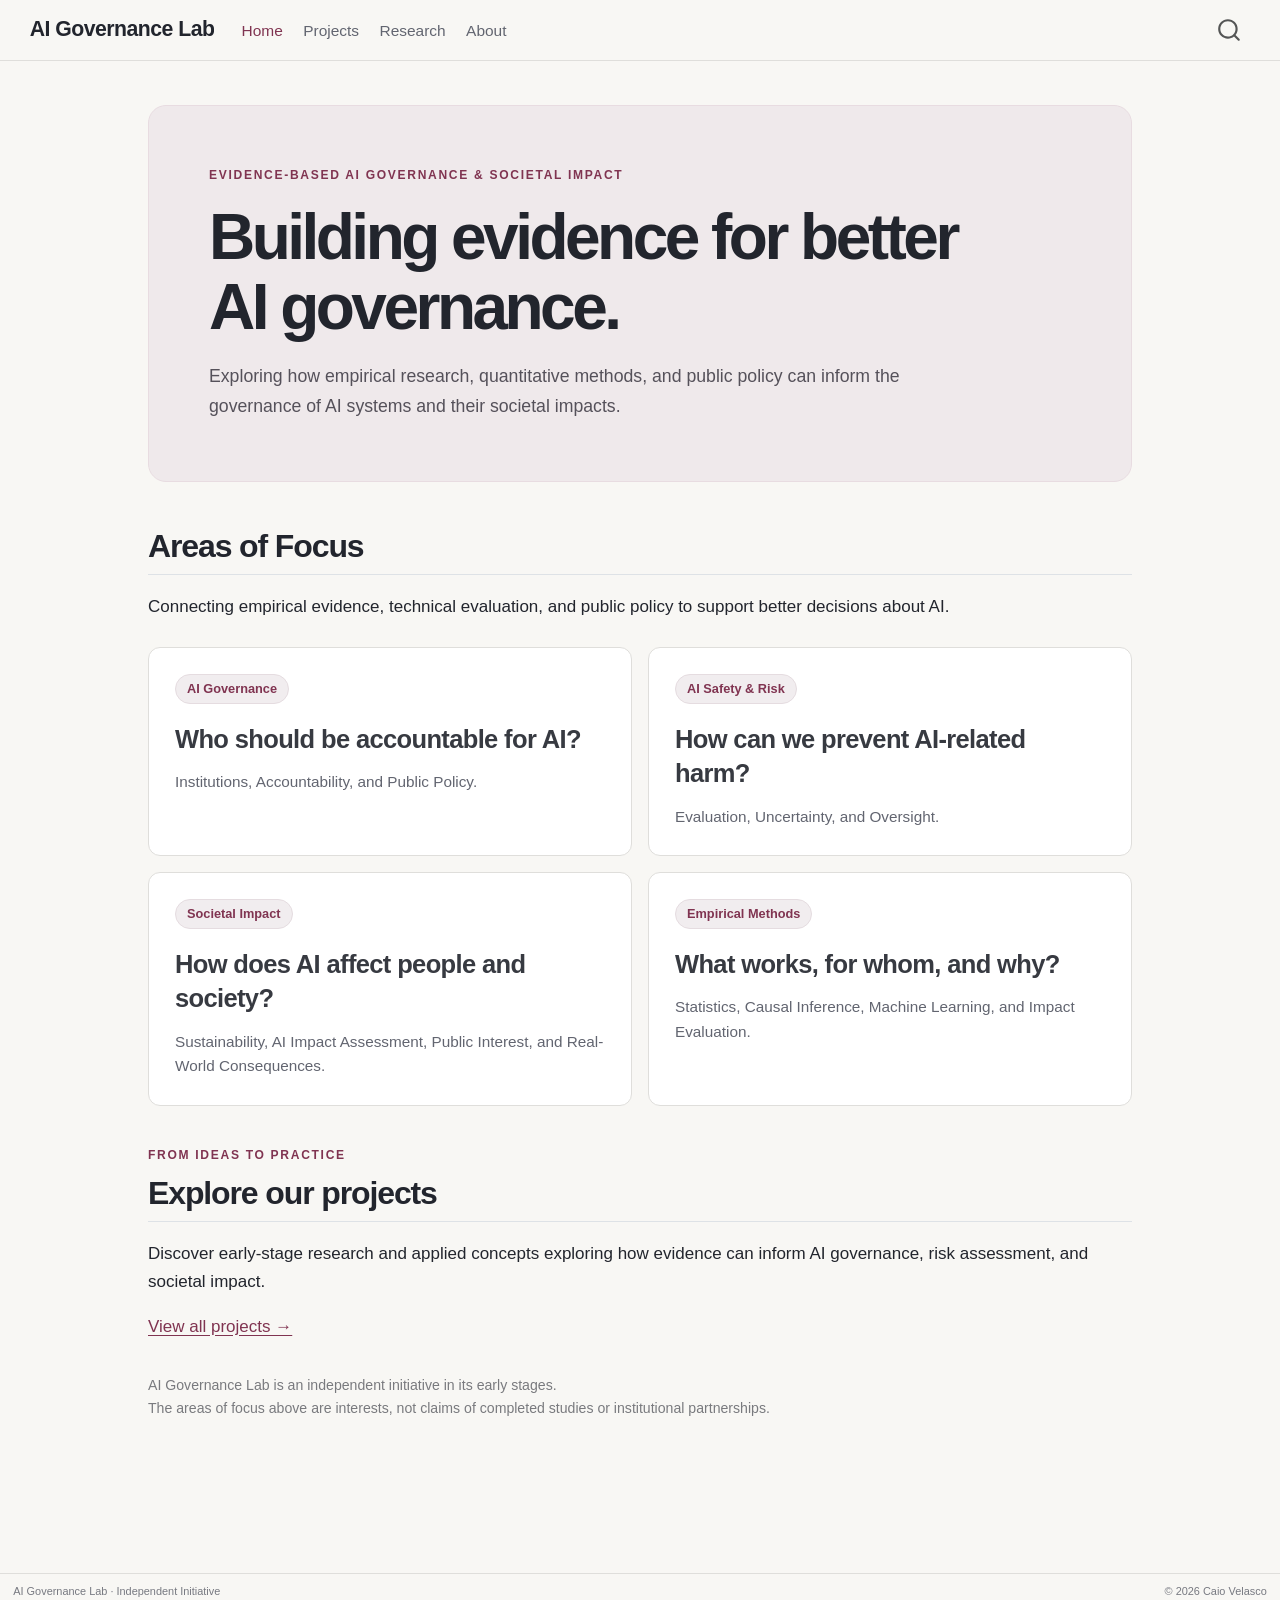
==== index.html @ 86c9432e "Built site for gh-pages" ====
<!DOCTYPE html>
<html xmlns="http://www.w3.org/1999/xhtml" lang="en" xml:lang="en"><head>

<meta charset="utf-8">
<meta name="generator" content="quarto-1.7.28">

<meta name="viewport" content="width=device-width, initial-scale=1.0, user-scalable=yes">


<title>Home – AI Governance Lab</title>
<style>
code{white-space: pre-wrap;}
span.smallcaps{font-variant: small-caps;}
div.columns{display: flex; gap: min(4vw, 1.5em);}
div.column{flex: auto; overflow-x: auto;}
div.hanging-indent{margin-left: 1.5em; text-indent: -1.5em;}
ul.task-list{list-style: none;}
ul.task-list li input[type="checkbox"] {
  width: 0.8em;
  margin: 0 0.8em 0.2em -1em; /* quarto-specific, see https://github.com/quarto-dev/quarto-cli/issues/4556 */ 
  vertical-align: middle;
}
</style>


<script src="site_libs/quarto-nav/quarto-nav.js"></script>
<script src="site_libs/quarto-nav/headroom.min.js"></script>
<script src="site_libs/clipboard/clipboard.min.js"></script>
<script src="site_libs/quarto-search/autocomplete.umd.js"></script>
<script src="site_libs/quarto-search/fuse.min.js"></script>
<script src="site_libs/quarto-search/quarto-search.js"></script>
<meta name="quarto:offset" content="./">
<script src="site_libs/quarto-html/quarto.js" type="module"></script>
<script src="site_libs/quarto-html/tabsets/tabsets.js" type="module"></script>
<script src="site_libs/quarto-html/popper.min.js"></script>
<script src="site_libs/quarto-html/tippy.umd.min.js"></script>
<link href="site_libs/quarto-html/tippy.css" rel="stylesheet">
<link href="site_libs/quarto-html/quarto-syntax-highlighting-b719d3d4935f2b08311a76135e2bf442.css" rel="stylesheet" id="quarto-text-highlighting-styles">
<script src="site_libs/bootstrap/bootstrap.min.js"></script>
<link href="site_libs/bootstrap/bootstrap-icons.css" rel="stylesheet">
<link href="site_libs/bootstrap/bootstrap-a7e50f59256de108c7354ee72caa2c62.min.css" rel="stylesheet" append-hash="true" id="quarto-bootstrap" data-mode="light">
<script id="quarto-search-options" type="application/json">{
  "location": "navbar",
  "copy-button": false,
  "collapse-after": 3,
  "panel-placement": "end",
  "type": "overlay",
  "limit": 50,
  "keyboard-shortcut": [
    "f",
    "/",
    "s"
  ],
  "show-item-context": false,
  "language": {
    "search-no-results-text": "No results",
    "search-matching-documents-text": "matching documents",
    "search-copy-link-title": "Copy link to search",
    "search-hide-matches-text": "Hide additional matches",
    "search-more-match-text": "more match in this document",
    "search-more-matches-text": "more matches in this document",
    "search-clear-button-title": "Clear",
    "search-text-placeholder": "",
    "search-detached-cancel-button-title": "Cancel",
    "search-submit-button-title": "Submit",
    "search-label": "Search"
  }
}</script>
<style>html{ scroll-behavior: smooth; }</style>


<link rel="stylesheet" href="styles.css">
</head>

<body class="nav-fixed quarto-light">

<div id="quarto-search-results"></div>
  <header id="quarto-header" class="headroom fixed-top">
    <nav class="navbar navbar-expand-lg " data-bs-theme="dark">
      <div class="navbar-container container-fluid">
      <div class="navbar-brand-container mx-auto">
    <a class="navbar-brand" href="./index.html">
    <span class="navbar-title">AI Governance Lab</span>
    </a>
  </div>
            <div id="quarto-search" class="" title="Search"></div>
          <button class="navbar-toggler" type="button" data-bs-toggle="collapse" data-bs-target="#navbarCollapse" aria-controls="navbarCollapse" role="menu" aria-expanded="false" aria-label="Toggle navigation" onclick="if (window.quartoToggleHeadroom) { window.quartoToggleHeadroom(); }">
  <span class="navbar-toggler-icon"></span>
</button>
          <div class="collapse navbar-collapse" id="navbarCollapse">
            <ul class="navbar-nav navbar-nav-scroll me-auto">
  <li class="nav-item">
    <a class="nav-link active" href="./index.html" aria-current="page"> 
<span class="menu-text">Home</span></a>
  </li>  
  <li class="nav-item">
    <a class="nav-link" href="./projects.html"> 
<span class="menu-text">Projects</span></a>
  </li>  
  <li class="nav-item">
    <a class="nav-link" href="./research.html"> 
<span class="menu-text">Research</span></a>
  </li>  
  <li class="nav-item">
    <a class="nav-link" href="./about.html"> 
<span class="menu-text">About</span></a>
  </li>  
</ul>
          </div> <!-- /navcollapse -->
            <div class="quarto-navbar-tools">
</div>
      </div> <!-- /container-fluid -->
    </nav>
</header>
<!-- content -->
<div id="quarto-content" class="quarto-container page-columns page-rows-contents page-layout-full page-navbar">
<!-- sidebar -->
<!-- margin-sidebar -->
    
<!-- main -->
<main class="content column-page" id="quarto-document-content">

<header id="title-block-header" class="quarto-title-block default">
<div class="quarto-title">
<h1 class="title">Home</h1>
</div>



<div class="quarto-title-meta column-page">

    
  
    
  </div>
  


</header>


<div class="hero">
<div class="eyebrow">
EVIDENCE-BASED AI GOVERNANCE &amp; SOCIETAL IMPACT
</div>
<section id="building-evidence-for-better-ai-governance." class="level1">
<h1>Building evidence for better AI governance.</h1>
<p>Exploring how empirical research, quantitative methods, and public policy can inform the governance of AI systems and their societal impacts.</p>
</section>
</div>
<p><br></p>
<section id="areas-of-focus" class="level2">
<h2 data-anchor-id="areas-of-focus">Areas of Focus</h2>
<p>Connecting empirical evidence, technical evaluation, and public policy to support better decisions about AI.</p>
<div class="research-grid">
<div class="research-card">
<div class="focus-tag">
AI Governance
</div>
<section id="who-should-be-accountable-for-ai" class="level3">
<h3 data-anchor-id="who-should-be-accountable-for-ai">Who should be accountable for AI?</h3>
<p>Institutions, Accountability, and Public Policy.</p>
</section>
</div>
<div class="research-card">
<div class="focus-tag">
AI Safety &amp; Risk
</div>
<section id="how-can-we-prevent-ai-related-harm" class="level3">
<h3 data-anchor-id="how-can-we-prevent-ai-related-harm">How can we prevent AI-related harm?</h3>
<p>Evaluation, Uncertainty, and Oversight.</p>
</section>
</div>
<div class="research-card">
<div class="focus-tag">
Societal Impact
</div>
<section id="how-does-ai-affect-people-and-society" class="level3">
<h3 data-anchor-id="how-does-ai-affect-people-and-society">How does AI affect people and society?</h3>
<p>Sustainability, AI Impact Assessment, Public Interest, and Real-World Consequences.</p>
</section>
</div>
<div class="research-card">
<div class="focus-tag">
Empirical Methods
</div>
<section id="what-works-for-whom-and-why" class="level3">
<h3 data-anchor-id="what-works-for-whom-and-why">What works, for whom, and why?</h3>
<p>Statistics, Causal Inference, Machine Learning, and Impact Evaluation.</p>
</section>
</div>
</div>
<div class="projects-cta">
<div class="eyebrow">
FROM IDEAS TO PRACTICE
</div>
<section id="explore-our-projects" class="level2">
<h2 data-anchor-id="explore-our-projects">Explore our projects</h2>
<p>Discover early-stage research and applied concepts exploring how evidence can inform AI governance, risk assessment, and societal impact.</p>
<p><a href="./projects.html">View all projects →</a></p>
</section>
</div>
<p class="quiet-note">
AI Governance Lab is an independent initiative in its early stages. <br> The areas of focus above are interests, not claims of completed studies or institutional partnerships.
</p>


</section>

</main> <!-- /main -->
<script id="quarto-html-after-body" type="application/javascript">
  window.document.addEventListener("DOMContentLoaded", function (event) {
    const isCodeAnnotation = (el) => {
      for (const clz of el.classList) {
        if (clz.startsWith('code-annotation-')) {                     
          return true;
        }
      }
      return false;
    }
    const onCopySuccess = function(e) {
      // button target
      const button = e.trigger;
      // don't keep focus
      button.blur();
      // flash "checked"
      button.classList.add('code-copy-button-checked');
      var currentTitle = button.getAttribute("title");
      button.setAttribute("title", "Copied!");
      let tooltip;
      if (window.bootstrap) {
        button.setAttribute("data-bs-toggle", "tooltip");
        button.setAttribute("data-bs-placement", "left");
        button.setAttribute("data-bs-title", "Copied!");
        tooltip = new bootstrap.Tooltip(button, 
          { trigger: "manual", 
            customClass: "code-copy-button-tooltip",
            offset: [0, -8]});
        tooltip.show();    
      }
      setTimeout(function() {
        if (tooltip) {
          tooltip.hide();
          button.removeAttribute("data-bs-title");
          button.removeAttribute("data-bs-toggle");
          button.removeAttribute("data-bs-placement");
        }
        button.setAttribute("title", currentTitle);
        button.classList.remove('code-copy-button-checked');
      }, 1000);
      // clear code selection
      e.clearSelection();
    }
    const getTextToCopy = function(trigger) {
        const codeEl = trigger.previousElementSibling.cloneNode(true);
        for (const childEl of codeEl.children) {
          if (isCodeAnnotation(childEl)) {
            childEl.remove();
          }
        }
        return codeEl.innerText;
    }
    const clipboard = new window.ClipboardJS('.code-copy-button:not([data-in-quarto-modal])', {
      text: getTextToCopy
    });
    clipboard.on('success', onCopySuccess);
    if (window.document.getElementById('quarto-embedded-source-code-modal')) {
      const clipboardModal = new window.ClipboardJS('.code-copy-button[data-in-quarto-modal]', {
        text: getTextToCopy,
        container: window.document.getElementById('quarto-embedded-source-code-modal')
      });
      clipboardModal.on('success', onCopySuccess);
    }
      var localhostRegex = new RegExp(/^(?:http|https):\/\/localhost\:?[0-9]*\//);
      var mailtoRegex = new RegExp(/^mailto:/);
        var filterRegex = new RegExp('/' + window.location.host + '/');
      var isInternal = (href) => {
          return filterRegex.test(href) || localhostRegex.test(href) || mailtoRegex.test(href);
      }
      // Inspect non-navigation links and adorn them if external
     var links = window.document.querySelectorAll('a[href]:not(.nav-link):not(.navbar-brand):not(.toc-action):not(.sidebar-link):not(.sidebar-item-toggle):not(.pagination-link):not(.no-external):not([aria-hidden]):not(.dropdown-item):not(.quarto-navigation-tool):not(.about-link)');
      for (var i=0; i<links.length; i++) {
        const link = links[i];
        if (!isInternal(link.href)) {
          // undo the damage that might have been done by quarto-nav.js in the case of
          // links that we want to consider external
          if (link.dataset.originalHref !== undefined) {
            link.href = link.dataset.originalHref;
          }
            // target, if specified
            link.setAttribute("target", "_blank");
            if (link.getAttribute("rel") === null) {
              link.setAttribute("rel", "noopener");
            }
        }
      }
    function tippyHover(el, contentFn, onTriggerFn, onUntriggerFn) {
      const config = {
        allowHTML: true,
        maxWidth: 500,
        delay: 100,
        arrow: false,
        appendTo: function(el) {
            return el.parentElement;
        },
        interactive: true,
        interactiveBorder: 10,
        theme: 'quarto',
        placement: 'bottom-start',
      };
      if (contentFn) {
        config.content = contentFn;
      }
      if (onTriggerFn) {
        config.onTrigger = onTriggerFn;
      }
      if (onUntriggerFn) {
        config.onUntrigger = onUntriggerFn;
      }
      window.tippy(el, config); 
    }
    const noterefs = window.document.querySelectorAll('a[role="doc-noteref"]');
    for (var i=0; i<noterefs.length; i++) {
      const ref = noterefs[i];
      tippyHover(ref, function() {
        // use id or data attribute instead here
        let href = ref.getAttribute('data-footnote-href') || ref.getAttribute('href');
        try { href = new URL(href).hash; } catch {}
        const id = href.replace(/^#\/?/, "");
        const note = window.document.getElementById(id);
        if (note) {
          return note.innerHTML;
        } else {
          return "";
        }
      });
    }
    const xrefs = window.document.querySelectorAll('a.quarto-xref');
    const processXRef = (id, note) => {
      // Strip column container classes
      const stripColumnClz = (el) => {
        el.classList.remove("page-full", "page-columns");
        if (el.children) {
          for (const child of el.children) {
            stripColumnClz(child);
          }
        }
      }
      stripColumnClz(note)
      if (id === null || id.startsWith('sec-')) {
        // Special case sections, only their first couple elements
        const container = document.createElement("div");
        if (note.children && note.children.length > 2) {
          container.appendChild(note.children[0].cloneNode(true));
          for (let i = 1; i < note.children.length; i++) {
            const child = note.children[i];
            if (child.tagName === "P" && child.innerText === "") {
              continue;
            } else {
              container.appendChild(child.cloneNode(true));
              break;
            }
          }
          if (window.Quarto?.typesetMath) {
            window.Quarto.typesetMath(container);
          }
          return container.innerHTML
        } else {
          if (window.Quarto?.typesetMath) {
            window.Quarto.typesetMath(note);
          }
          return note.innerHTML;
        }
      } else {
        // Remove any anchor links if they are present
        const anchorLink = note.querySelector('a.anchorjs-link');
        if (anchorLink) {
          anchorLink.remove();
        }
        if (window.Quarto?.typesetMath) {
          window.Quarto.typesetMath(note);
        }
        if (note.classList.contains("callout")) {
          return note.outerHTML;
        } else {
          return note.innerHTML;
        }
      }
    }
    for (var i=0; i<xrefs.length; i++) {
      const xref = xrefs[i];
      tippyHover(xref, undefined, function(instance) {
        instance.disable();
        let url = xref.getAttribute('href');
        let hash = undefined; 
        if (url.startsWith('#')) {
          hash = url;
        } else {
          try { hash = new URL(url).hash; } catch {}
        }
        if (hash) {
          const id = hash.replace(/^#\/?/, "");
          const note = window.document.getElementById(id);
          if (note !== null) {
            try {
              const html = processXRef(id, note.cloneNode(true));
              instance.setContent(html);
            } finally {
              instance.enable();
              instance.show();
            }
          } else {
            // See if we can fetch this
            fetch(url.split('#')[0])
            .then(res => res.text())
            .then(html => {
              const parser = new DOMParser();
              const htmlDoc = parser.parseFromString(html, "text/html");
              const note = htmlDoc.getElementById(id);
              if (note !== null) {
                const html = processXRef(id, note);
                instance.setContent(html);
              } 
            }).finally(() => {
              instance.enable();
              instance.show();
            });
          }
        } else {
          // See if we can fetch a full url (with no hash to target)
          // This is a special case and we should probably do some content thinning / targeting
          fetch(url)
          .then(res => res.text())
          .then(html => {
            const parser = new DOMParser();
            const htmlDoc = parser.parseFromString(html, "text/html");
            const note = htmlDoc.querySelector('main.content');
            if (note !== null) {
              // This should only happen for chapter cross references
              // (since there is no id in the URL)
              // remove the first header
              if (note.children.length > 0 && note.children[0].tagName === "HEADER") {
                note.children[0].remove();
              }
              const html = processXRef(null, note);
              instance.setContent(html);
            } 
          }).finally(() => {
            instance.enable();
            instance.show();
          });
        }
      }, function(instance) {
      });
    }
        let selectedAnnoteEl;
        const selectorForAnnotation = ( cell, annotation) => {
          let cellAttr = 'data-code-cell="' + cell + '"';
          let lineAttr = 'data-code-annotation="' +  annotation + '"';
          const selector = 'span[' + cellAttr + '][' + lineAttr + ']';
          return selector;
        }
        const selectCodeLines = (annoteEl) => {
          const doc = window.document;
          const targetCell = annoteEl.getAttribute("data-target-cell");
          const targetAnnotation = annoteEl.getAttribute("data-target-annotation");
          const annoteSpan = window.document.querySelector(selectorForAnnotation(targetCell, targetAnnotation));
          const lines = annoteSpan.getAttribute("data-code-lines").split(",");
          const lineIds = lines.map((line) => {
            return targetCell + "-" + line;
          })
          let top = null;
          let height = null;
          let parent = null;
          if (lineIds.length > 0) {
              //compute the position of the single el (top and bottom and make a div)
              const el = window.document.getElementById(lineIds[0]);
              top = el.offsetTop;
              height = el.offsetHeight;
              parent = el.parentElement.parentElement;
            if (lineIds.length > 1) {
              const lastEl = window.document.getElementById(lineIds[lineIds.length - 1]);
              const bottom = lastEl.offsetTop + lastEl.offsetHeight;
              height = bottom - top;
            }
            if (top !== null && height !== null && parent !== null) {
              // cook up a div (if necessary) and position it 
              let div = window.document.getElementById("code-annotation-line-highlight");
              if (div === null) {
                div = window.document.createElement("div");
                div.setAttribute("id", "code-annotation-line-highlight");
                div.style.position = 'absolute';
                parent.appendChild(div);
              }
              div.style.top = top - 2 + "px";
              div.style.height = height + 4 + "px";
              div.style.left = 0;
              let gutterDiv = window.document.getElementById("code-annotation-line-highlight-gutter");
              if (gutterDiv === null) {
                gutterDiv = window.document.createElement("div");
                gutterDiv.setAttribute("id", "code-annotation-line-highlight-gutter");
                gutterDiv.style.position = 'absolute';
                const codeCell = window.document.getElementById(targetCell);
                const gutter = codeCell.querySelector('.code-annotation-gutter');
                gutter.appendChild(gutterDiv);
              }
              gutterDiv.style.top = top - 2 + "px";
              gutterDiv.style.height = height + 4 + "px";
            }
            selectedAnnoteEl = annoteEl;
          }
        };
        const unselectCodeLines = () => {
          const elementsIds = ["code-annotation-line-highlight", "code-annotation-line-highlight-gutter"];
          elementsIds.forEach((elId) => {
            const div = window.document.getElementById(elId);
            if (div) {
              div.remove();
            }
          });
          selectedAnnoteEl = undefined;
        };
          // Handle positioning of the toggle
      window.addEventListener(
        "resize",
        throttle(() => {
          elRect = undefined;
          if (selectedAnnoteEl) {
            selectCodeLines(selectedAnnoteEl);
          }
        }, 10)
      );
      function throttle(fn, ms) {
      let throttle = false;
      let timer;
        return (...args) => {
          if(!throttle) { // first call gets through
              fn.apply(this, args);
              throttle = true;
          } else { // all the others get throttled
              if(timer) clearTimeout(timer); // cancel #2
              timer = setTimeout(() => {
                fn.apply(this, args);
                timer = throttle = false;
              }, ms);
          }
        };
      }
        // Attach click handler to the DT
        const annoteDls = window.document.querySelectorAll('dt[data-target-cell]');
        for (const annoteDlNode of annoteDls) {
          annoteDlNode.addEventListener('click', (event) => {
            const clickedEl = event.target;
            if (clickedEl !== selectedAnnoteEl) {
              unselectCodeLines();
              const activeEl = window.document.querySelector('dt[data-target-cell].code-annotation-active');
              if (activeEl) {
                activeEl.classList.remove('code-annotation-active');
              }
              selectCodeLines(clickedEl);
              clickedEl.classList.add('code-annotation-active');
            } else {
              // Unselect the line
              unselectCodeLines();
              clickedEl.classList.remove('code-annotation-active');
            }
          });
        }
    const findCites = (el) => {
      const parentEl = el.parentElement;
      if (parentEl) {
        const cites = parentEl.dataset.cites;
        if (cites) {
          return {
            el,
            cites: cites.split(' ')
          };
        } else {
          return findCites(el.parentElement)
        }
      } else {
        return undefined;
      }
    };
    var bibliorefs = window.document.querySelectorAll('a[role="doc-biblioref"]');
    for (var i=0; i<bibliorefs.length; i++) {
      const ref = bibliorefs[i];
      const citeInfo = findCites(ref);
      if (citeInfo) {
        tippyHover(citeInfo.el, function() {
          var popup = window.document.createElement('div');
          citeInfo.cites.forEach(function(cite) {
            var citeDiv = window.document.createElement('div');
            citeDiv.classList.add('hanging-indent');
            citeDiv.classList.add('csl-entry');
            var biblioDiv = window.document.getElementById('ref-' + cite);
            if (biblioDiv) {
              citeDiv.innerHTML = biblioDiv.innerHTML;
            }
            popup.appendChild(citeDiv);
          });
          return popup.innerHTML;
        });
      }
    }
  });
  </script>
</div> <!-- /content -->
<footer class="footer">
  <div class="nav-footer">
    <div class="nav-footer-left">
<p>AI Governance Lab · Independent Initiative</p>
</div>   
    <div class="nav-footer-center">
      &nbsp;
    </div>
    <div class="nav-footer-right">
<p>© 2026 Caio Velasco</p>
</div>
  </div>
</footer>




<script src="site_libs/quarto-html/zenscroll-min.js"></script>
</body></html>
---- site_libs/quarto-html/tippy.css ----
.tippy-box[data-animation=fade][data-state=hidden]{opacity:0}[data-tippy-root]{max-width:calc(100vw - 10px)}.tippy-box{position:relative;background-color:#333;color:#fff;border-radius:4px;font-size:14px;line-height:1.4;white-space:normal;outline:0;transition-property:transform,visibility,opacity}.tippy-box[data-placement^=top]>.tippy-arrow{bottom:0}.tippy-box[data-placement^=top]>.tippy-arrow:before{bottom:-7px;left:0;border-width:8px 8px 0;border-top-color:initial;transform-origin:center top}.tippy-box[data-placement^=bottom]>.tippy-arrow{top:0}.tippy-box[data-placement^=bottom]>.tippy-arrow:before{top:-7px;left:0;border-width:0 8px 8px;border-bottom-color:initial;transform-origin:center bottom}.tippy-box[data-placement^=left]>.tippy-arrow{right:0}.tippy-box[data-placement^=left]>.tippy-arrow:before{border-width:8px 0 8px 8px;border-left-color:initial;right:-7px;transform-origin:center left}.tippy-box[data-placement^=right]>.tippy-arrow{left:0}.tippy-box[data-placement^=right]>.tippy-arrow:before{left:-7px;border-width:8px 8px 8px 0;border-right-color:initial;transform-origin:center right}.tippy-box[data-inertia][data-state=visible]{transition-timing-function:cubic-bezier(.54,1.5,.38,1.11)}.tippy-arrow{width:16px;height:16px;color:#333}.tippy-arrow:before{content:"";position:absolute;border-color:transparent;border-style:solid}.tippy-content{position:relative;padding:5px 9px;z-index:1}
---- site_libs/quarto-html/quarto-syntax-highlighting-b719d3d4935f2b08311a76135e2bf442.css ----
/* quarto syntax highlight colors */
:root {
  --quarto-hl-ot-color: #003B4F;
  --quarto-hl-at-color: #657422;
  --quarto-hl-ss-color: #20794D;
  --quarto-hl-an-color: #5E5E5E;
  --quarto-hl-fu-color: #4758AB;
  --quarto-hl-st-color: #20794D;
  --quarto-hl-cf-color: #003B4F;
  --quarto-hl-op-color: #5E5E5E;
  --quarto-hl-er-color: #AD0000;
  --quarto-hl-bn-color: #AD0000;
  --quarto-hl-al-color: #AD0000;
  --quarto-hl-va-color: #111111;
  --quarto-hl-bu-color: inherit;
  --quarto-hl-ex-color: inherit;
  --quarto-hl-pp-color: #AD0000;
  --quarto-hl-in-color: #5E5E5E;
  --quarto-hl-vs-color: #20794D;
  --quarto-hl-wa-color: #5E5E5E;
  --quarto-hl-do-color: #5E5E5E;
  --quarto-hl-im-color: #00769E;
  --quarto-hl-ch-color: #20794D;
  --quarto-hl-dt-color: #AD0000;
  --quarto-hl-fl-color: #AD0000;
  --quarto-hl-co-color: #5E5E5E;
  --quarto-hl-cv-color: #5E5E5E;
  --quarto-hl-cn-color: #8f5902;
  --quarto-hl-sc-color: #5E5E5E;
  --quarto-hl-dv-color: #AD0000;
  --quarto-hl-kw-color: #003B4F;
}

/* other quarto variables */
:root {
  --quarto-font-monospace: SFMono-Regular, Menlo, Monaco, Consolas, "Liberation Mono", "Courier New", monospace;
}

/* syntax highlight based on Pandoc's rules */
pre > code.sourceCode > span {
  color: #003B4F;
}

code.sourceCode > span {
  color: #003B4F;
}

div.sourceCode,
div.sourceCode pre.sourceCode {
  color: #003B4F;
}

/* Normal */
code span {
  color: #003B4F;
}

/* Alert */
code span.al {
  color: #AD0000;
  font-style: inherit;
}

/* Annotation */
code span.an {
  color: #5E5E5E;
  font-style: inherit;
}

/* Attribute */
code span.at {
  color: #657422;
  font-style: inherit;
}

/* BaseN */
code span.bn {
  color: #AD0000;
  font-style: inherit;
}

/* BuiltIn */
code span.bu {
  font-style: inherit;
}

/* ControlFlow */
code span.cf {
  color: #003B4F;
  font-weight: bold;
  font-style: inherit;
}

/* Char */
code span.ch {
  color: #20794D;
  font-style: inherit;
}

/* Constant */
code span.cn {
  color: #8f5902;
  font-style: inherit;
}

/* Comment */
code span.co {
  color: #5E5E5E;
  font-style: inherit;
}

/* CommentVar */
code span.cv {
  color: #5E5E5E;
  font-style: italic;
}

/* Documentation */
code span.do {
  color: #5E5E5E;
  font-style: italic;
}

/* DataType */
code span.dt {
  color: #AD0000;
  font-style: inherit;
}

/* DecVal */
code span.dv {
  color: #AD0000;
  font-style: inherit;
}

/* Error */
code span.er {
  color: #AD0000;
  font-style: inherit;
}

/* Extension */
code span.ex {
  font-style: inherit;
}

/* Float */
code span.fl {
  color: #AD0000;
  font-style: inherit;
}

/* Function */
code span.fu {
  color: #4758AB;
  font-style: inherit;
}

/* Import */
code span.im {
  color: #00769E;
  font-style: inherit;
}

/* Information */
code span.in {
  color: #5E5E5E;
  font-style: inherit;
}

/* Keyword */
code span.kw {
  color: #003B4F;
  font-weight: bold;
  font-style: inherit;
}

/* Operator */
code span.op {
  color: #5E5E5E;
  font-style: inherit;
}

/* Other */
code span.ot {
  color: #003B4F;
  font-style: inherit;
}

/* Preprocessor */
code span.pp {
  color: #AD0000;
  font-style: inherit;
}

/* SpecialChar */
code span.sc {
  color: #5E5E5E;
  font-style: inherit;
}

/* SpecialString */
code span.ss {
  color: #20794D;
  font-style: inherit;
}

/* String */
code span.st {
  color: #20794D;
  font-style: inherit;
}

/* Variable */
code span.va {
  color: #111111;
  font-style: inherit;
}

/* VerbatimString */
code span.vs {
  color: #20794D;
  font-style: inherit;
}

/* Warning */
code span.wa {
  color: #5E5E5E;
  font-style: italic;
}

.prevent-inlining {
  content: "</";
}

/*# sourceMappingURL=140c595fe8c061389dc70b4cc739786f.css.map */
---- styles.css ----
/* AI Governance Lab: minimal visual identity adapted from the Evidence Lab concept. */
:root {
  --ink: #22252d;
  --muted: #626570;
  --plum: #803451;
  --plum-dark: #54273d;
  --sage: #647e73;
  --paper: #f8f7f4;
  --line: #dfdedb;
  --white: #fff;
  --content: 1040px;
}
* { box-sizing: border-box; }
html { scroll-behavior: smooth; }
body { background: var(--paper) !important; color: var(--ink); font-family: "Aptos", "Segoe UI", Arial, sans-serif; }
#quarto-content { overflow-x: clip; }
#title-block-header { display: none; }
#quarto-document-content { max-width: var(--content) !important; margin: 0 auto !important; padding: 44px 28px 76px !important; }
main a { color: var(--plum); text-underline-offset: 3px; }
main a:hover { color: var(--plum-dark); }
main p { line-height: 1.65; }
main h2 { color: var(--ink); font-size: clamp(1.5rem, 2.5vw, 1.95rem); font-weight: 680; letter-spacing: -.035em; margin: 52px 0 18px; }
main h3 { color: var(--ink); }
.navbar { background: var(--paper) !important; border-bottom: 1px solid var(--line); }
.navbar-brand { color: var(--ink) !important; font-weight: 750; letter-spacing: -.025em; }
.navbar .nav-link { color: var(--muted) !important; font-size: .91rem; }
.navbar .nav-link:hover, .navbar .nav-link.active { color: var(--plum) !important; }
.eyebrow { color: var(--plum); font-size: .71rem; font-weight: 780; letter-spacing: .14em; }
.hero { background: #efe9eb; border: 1px solid #e8dce1; border-radius: 18px; padding: clamp(30px, 5.2vw, 60px); }
.hero h1 { max-width: 760px; color: var(--ink); font-size: clamp(2.3rem, 5vw, 3.8rem); line-height: 1.1; letter-spacing: -.055em; font-weight: 730; margin: 18px 0; }
.hero p { max-width: 700px; color: #55515a; font-size: 1.04rem; line-height: 1.7; margin: 0; }
.research-grid { display: grid; grid-template-columns: repeat(2, minmax(0, 1fr)); gap: 16px; margin: 26px 0 14px; }
.research-card {
  display: flex;
  flex-direction: column;
  background: var(--white);
  border: 1px solid var(--line);
  border-radius: 12px;
  padding: 26px;
}
.research-card .focus-tag {
  display: inline-block;
  align-self: flex-start;
  width: fit-content;
  padding: 5px 11px;
  background: #f1edef;
  border: 1px solid #e5dce0;
  border-radius: 20px;
  color: var(--plum);
  font-size: .75rem;
  font-weight: 600;
  line-height: 1.4;
  margin-bottom: 18px;
}
.research-card h3 {
  color: var(--ink);
  font-size: clamp(1.22rem, 2.2vw, 1.5rem);
  line-height: 1.35;
  letter-spacing: -.025em;
  font-weight: 700;
  margin: 0 0 14px;
}
.research-card p {
  color: var(--muted);
  font-size: .9rem;
  line-height: 1.6;
  margin: 0;
}
.projects-cta { margin-top: 40px; }
.projects-cta h2 { margin-top: 10px; }
.featured-project { background: var(--white); border: 1px solid var(--line); border-left: 4px solid var(--sage); border-radius: 12px; padding: 28px; margin-top: 20px; }
.featured-project h2, .featured-project h3 { margin: 10px 0 12px; font-size: 1.35rem; letter-spacing: -.025em; }
.featured-project p { color: #555a60; max-width: 800px; }
.featured-project a { font-weight: 650; text-decoration-thickness: 1px; }
.project-tags { display: flex; flex-wrap: wrap; gap: 8px; margin: 17px 0; }
.project-tags span { padding: 5px 11px; background: #f1edef; border: 1px solid #e5dce0; border-radius: 20px; color: var(--plum); font-size: .75rem; font-weight: 600; }
.page-intro { padding: 16px 0 8px; }
.page-intro h1 { font-size: clamp(2.2rem, 4.5vw, 3.3rem); letter-spacing: -.05em; line-height: 1.12; margin: 16px 0 18px; }
.page-intro p { font-size: 1.03rem; color: #565963; }
.topic-list { border-top: 1px solid var(--line); margin-top: 28px; }
.topic { border-bottom: 1px solid var(--line); padding: 24px 0; }
.topic h3 { color: var(--plum); font-size: 1.17rem; margin: 0 0 7px; }
.topic p { margin: 0; color: var(--muted); }
.quiet-note { font-size: .83rem; color: #797a7e; margin-top: 33px; }
.nav-footer { background: transparent !important; border-top: 1px solid var(--line); }
.nav-footer, .nav-footer a { color: #777981 !important; font-size: .78rem; }
@media (max-width: 700px) {
  #quarto-document-content { padding: 24px 17px 52px !important; }
  .research-grid { grid-template-columns: 1fr; gap: 12px; }
  .hero { padding: 30px 23px; }
  .featured-project { padding: 22px; }
}

/* About: portrait beside biography, stacked on narrow screens. */
.about-profile {
  display: grid;
  grid-template-columns: 190px minmax(0, 1fr);
  gap: 30px;
  align-items: start;
  margin-top: 20px;
}
.about-profile-photo img {
  display: block;
  width: 100%;
  height: auto;
  aspect-ratio: 4 / 5;
  object-fit: cover;
  object-position: center top;
  border-radius: 12px;
  border: 1px solid var(--line);
}
.about-profile-text p:first-child { margin-top: 0; }
.about-profile-text p { color: #555a60; }
@media (max-width: 600px) {
  .about-profile { grid-template-columns: 1fr; gap: 18px; }
  .about-profile-photo { width: min(190px, 55%); }
}

/* Research page: separate real-world examples from research questions. */
.topic p + p {
  margin-top: 14px;
  padding: 13px 16px;
  background: #f1eeec;
  border-left: 3px solid var(--sage);
  border-radius: 0 8px 8px 0;
  font-size: .93rem;
  line-height: 1.6;
}
.topic p + p strong {
  color: var(--ink);
  font-weight: 650;
}
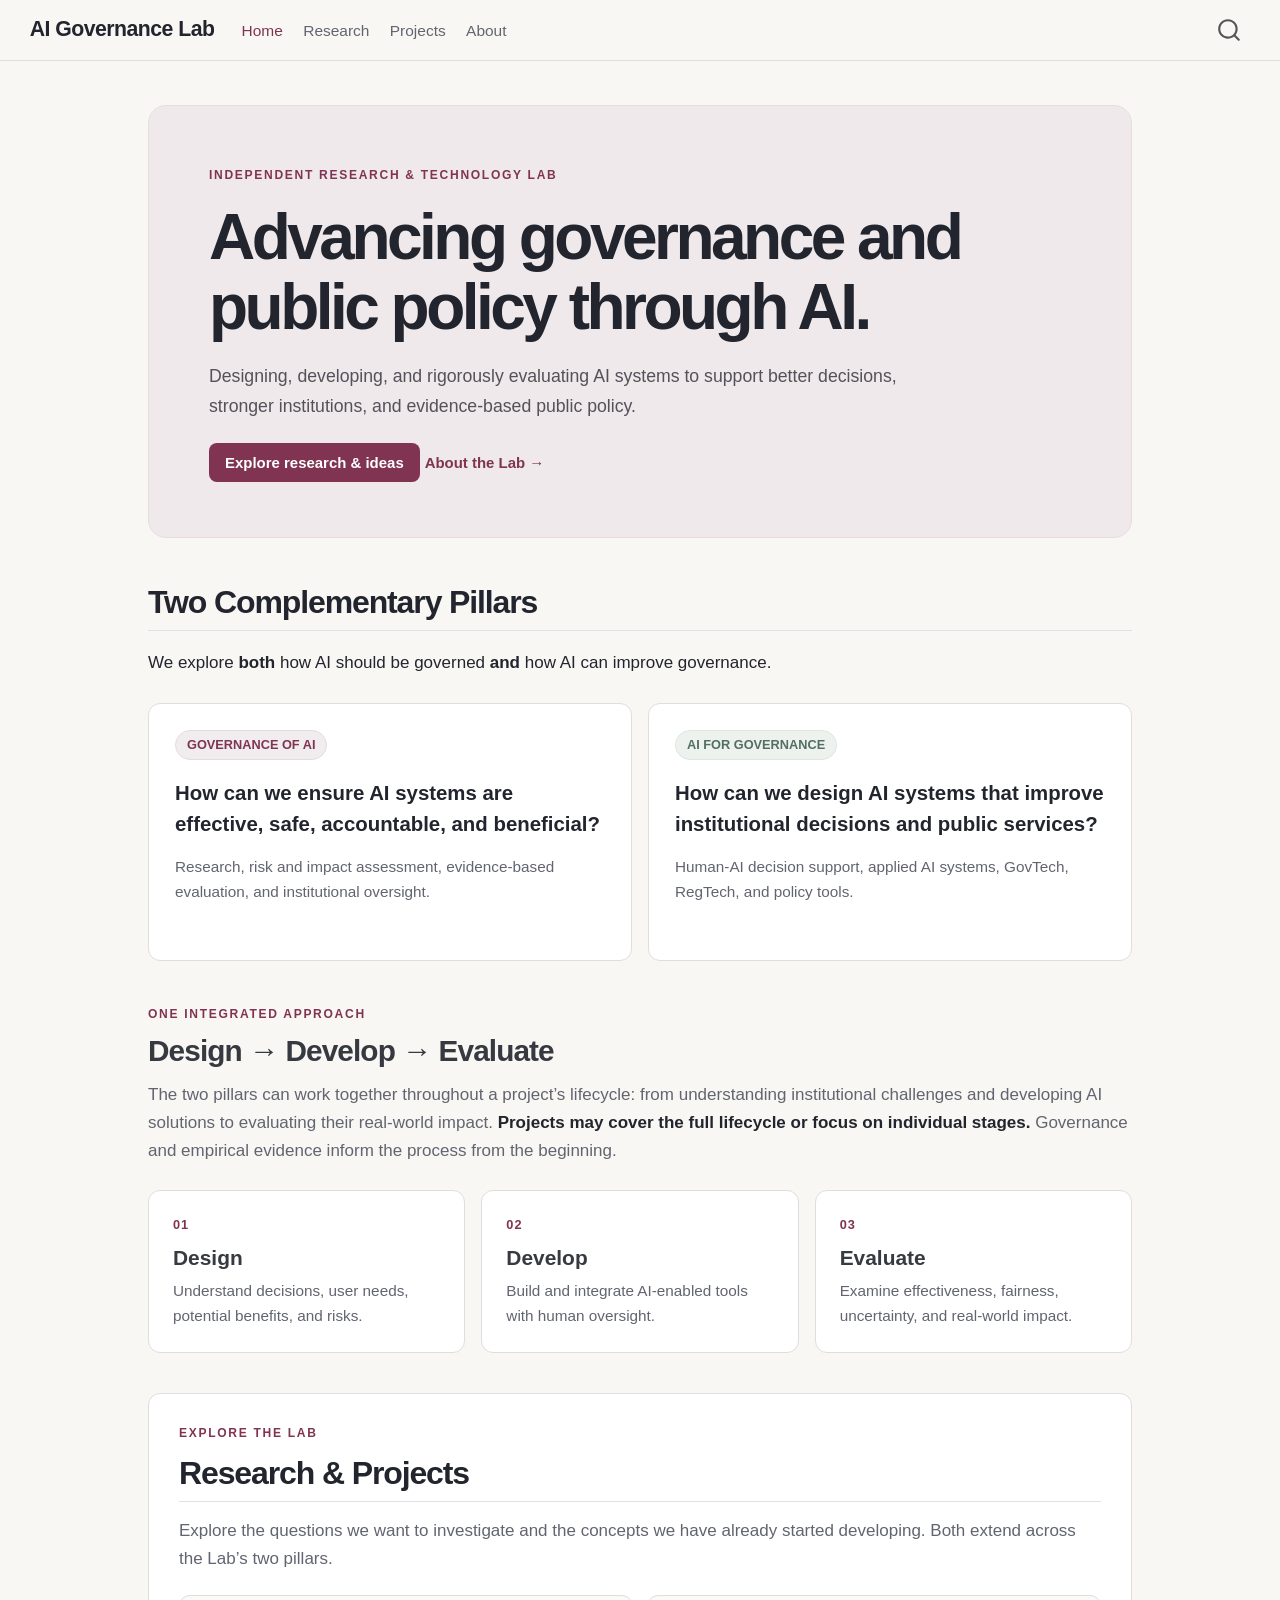
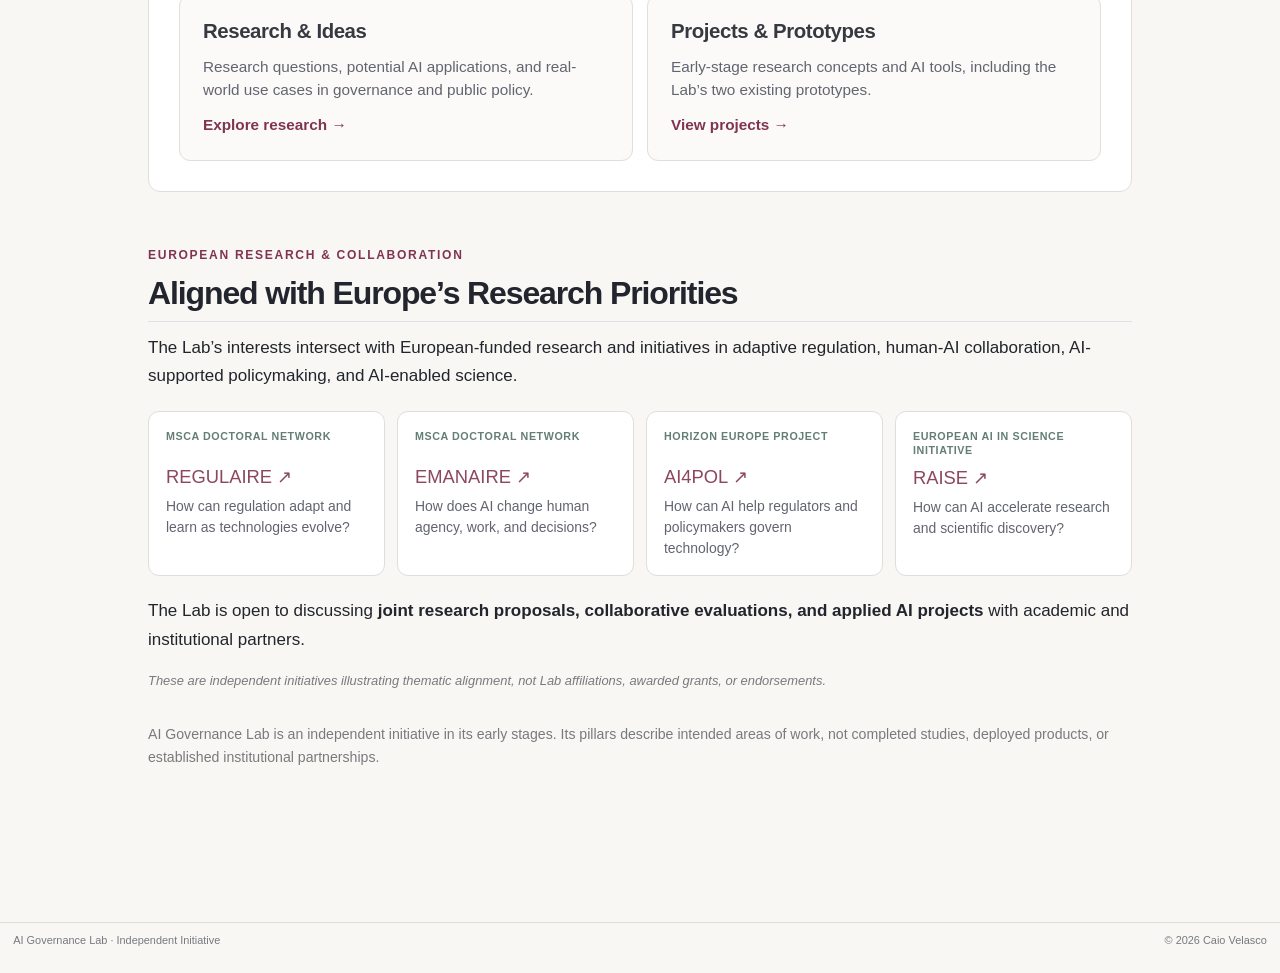
==== commit 21e68a35: "Built site for gh-pages" ====
--- a/index.html
+++ b/index.html
@@ -94,12 +94,12 @@
 <span class="menu-text">Home</span></a>
   </li>  
   <li class="nav-item">
+    <a class="nav-link" href="./research.html"> 
+<span class="menu-text">Research</span></a>
+  </li>  
+  <li class="nav-item">
     <a class="nav-link" href="./projects.html"> 
 <span class="menu-text">Projects</span></a>
-  </li>  
-  <li class="nav-item">
-    <a class="nav-link" href="./research.html"> 
-<span class="menu-text">Research</span></a>
   </li>  
   <li class="nav-item">
     <a class="nav-link" href="./about.html"> 
@@ -141,67 +141,148 @@
 
 <div class="hero">
 <div class="eyebrow">
-EVIDENCE-BASED AI GOVERNANCE &amp; SOCIETAL IMPACT
-</div>
-<section id="building-evidence-for-better-ai-governance." class="level1">
-<h1>Building evidence for better AI governance.</h1>
-<p>Exploring how empirical research, quantitative methods, and public policy can inform the governance of AI systems and their societal impacts.</p>
+INDEPENDENT RESEARCH &amp; TECHNOLOGY LAB
+</div>
+<section id="advancing-governance-and-public-policy-through-ai." class="level1">
+<h1>Advancing governance and public policy through AI.</h1>
+<p>Designing, developing, and rigorously evaluating AI systems to support better decisions, stronger institutions, and evidence-based public policy.</p>
+<div class="hero-links">
+<p><a class="hero-primary" href="./research.html">Explore research &amp; ideas</a> <a class="hero-secondary" href="./about.html">About the Lab →</a></p>
+</div>
 </section>
 </div>
 <p><br></p>
-<section id="areas-of-focus" class="level2">
-<h2 data-anchor-id="areas-of-focus">Areas of Focus</h2>
-<p>Connecting empirical evidence, technical evaluation, and public policy to support better decisions about AI.</p>
-<div class="research-grid">
-<div class="research-card">
+<section id="two-complementary-pillars" class="level2">
+<h2 data-anchor-id="two-complementary-pillars">Two Complementary Pillars</h2>
+<p>We explore <strong>both</strong> how AI should be governed <strong>and</strong> how AI can improve governance.</p>
+<div class="research-grid pillar-grid">
+<div class="research-card pillar-card">
 <div class="focus-tag">
-AI Governance
-</div>
-<section id="who-should-be-accountable-for-ai" class="level3">
-<h3 data-anchor-id="who-should-be-accountable-for-ai">Who should be accountable for AI?</h3>
-<p>Institutions, Accountability, and Public Policy.</p>
-</section>
-</div>
-<div class="research-card">
-<div class="focus-tag">
-AI Safety &amp; Risk
-</div>
-<section id="how-can-we-prevent-ai-related-harm" class="level3">
-<h3 data-anchor-id="how-can-we-prevent-ai-related-harm">How can we prevent AI-related harm?</h3>
-<p>Evaluation, Uncertainty, and Oversight.</p>
-</section>
-</div>
-<div class="research-card">
-<div class="focus-tag">
-Societal Impact
-</div>
-<section id="how-does-ai-affect-people-and-society" class="level3">
-<h3 data-anchor-id="how-does-ai-affect-people-and-society">How does AI affect people and society?</h3>
-<p>Sustainability, AI Impact Assessment, Public Interest, and Real-World Consequences.</p>
-</section>
-</div>
-<div class="research-card">
-<div class="focus-tag">
-Empirical Methods
-</div>
-<section id="what-works-for-whom-and-why" class="level3">
-<h3 data-anchor-id="what-works-for-whom-and-why">What works, for whom, and why?</h3>
-<p>Statistics, Causal Inference, Machine Learning, and Impact Evaluation.</p>
+GOVERNANCE OF AI
+</div>
+<p><strong>How can we ensure AI systems are effective, safe, accountable, and beneficial?</strong></p>
+<p>Research, risk and impact assessment, evidence-based evaluation, and institutional oversight.</p>
+</div>
+<div class="research-card pillar-card">
+<div class="focus-tag focus-tag-sage">
+AI FOR GOVERNANCE
+</div>
+<p><strong>How can we design AI systems that improve institutional decisions and public services?</strong></p>
+<p>Human-AI decision support, applied AI systems, GovTech, RegTech, and policy tools.</p>
+</div>
+</div>
+<div class="integrated-approach">
+<div class="eyebrow">
+ONE INTEGRATED APPROACH
+</div>
+<section id="design-develop-evaluate" class="level3">
+<h3 data-anchor-id="design-develop-evaluate">Design → Develop → Evaluate</h3>
+<p>The two pillars can work together throughout a project’s lifecycle: from understanding institutional challenges and developing AI solutions to evaluating their real-world impact. <strong>Projects may cover the full lifecycle or focus on individual stages.</strong> Governance and empirical evidence inform the process from the beginning.</p>
+</section>
+</div>
+<div class="lifecycle-grid">
+<div class="lifecycle-step">
+<div class="step-number">
+01
+</div>
+<section id="design" class="level3">
+<h3 data-anchor-id="design">Design</h3>
+<p>Understand decisions, user needs, potential benefits, and risks.</p>
+</section>
+</div>
+<div class="lifecycle-step">
+<div class="step-number">
+02
+</div>
+<section id="develop" class="level3">
+<h3 data-anchor-id="develop">Develop</h3>
+<p>Build and integrate AI-enabled tools with human oversight.</p>
+</section>
+</div>
+<div class="lifecycle-step">
+<div class="step-number">
+03
+</div>
+<section id="evaluate" class="level3">
+<h3 data-anchor-id="evaluate">Evaluate</h3>
+<p>Examine effectiveness, fairness, uncertainty, and real-world impact.</p>
 </section>
 </div>
 </div>
 <div class="projects-cta">
 <div class="eyebrow">
-FROM IDEAS TO PRACTICE
-</div>
-<section id="explore-our-projects" class="level2">
-<h2 data-anchor-id="explore-our-projects">Explore our projects</h2>
-<p>Discover early-stage research and applied concepts exploring how evidence can inform AI governance, risk assessment, and societal impact.</p>
-<p><a href="./projects.html">View all projects →</a></p>
+EXPLORE THE LAB
+</div>
+<section id="research-projects" class="level2">
+<h2 data-anchor-id="research-projects">Research &amp; Projects</h2>
+<p>Explore the questions we want to investigate and the concepts we have already started developing. Both extend across the Lab’s two pillars.</p>
+<div class="work-grid">
+<section id="research-ideas" class="level3 work-card">
+<h3 data-anchor-id="research-ideas">Research &amp; Ideas</h3>
+<p>Research questions, potential AI applications, and real-world use cases in governance and public policy.</p>
+<p><a href="./research.html">Explore research →</a></p>
+</section>
+<section id="projects-prototypes" class="level3 work-card">
+<h3 data-anchor-id="projects-prototypes">Projects &amp; Prototypes</h3>
+<p>Early-stage research concepts and AI tools, including the Lab’s two existing prototypes.</p>
+<p><a href="./projects.html">View projects →</a></p>
+</section>
+</div>
+</section>
+</div>
+<div class="europe-section">
+<div class="eyebrow">
+EUROPEAN RESEARCH &amp; COLLABORATION
+</div>
+<section id="aligned-with-europes-research-priorities" class="level2">
+<h2 data-anchor-id="aligned-with-europes-research-priorities">Aligned with Europe’s Research Priorities</h2>
+<p>The Lab’s interests intersect with European-funded research and initiatives in adaptive regulation, human-AI collaboration, AI-supported policymaking, and AI-enabled science.</p>
+<div class="initiative-grid">
+<div class="initiative-card">
+<div class="initiative-type">
+MSCA DOCTORAL NETWORK
+</div>
+<section id="regulaire" class="level3">
+<h3 data-anchor-id="regulaire"><a href="https://cordis.europa.eu/project/id/101312218">REGULAIRE ↗</a></h3>
+<p>How can regulation adapt and learn as technologies evolve?</p>
+</section>
+</div>
+<div class="initiative-card">
+<div class="initiative-type">
+MSCA DOCTORAL NETWORK
+</div>
+<section id="emanaire" class="level3">
+<h3 data-anchor-id="emanaire"><a href="https://cordis.europa.eu/project/id/101311637">EMANAIRE ↗</a></h3>
+<p>How does AI change human agency, work, and decisions?</p>
+</section>
+</div>
+<div class="initiative-card">
+<div class="initiative-type">
+HORIZON EUROPE PROJECT
+</div>
+<section id="ai4pol" class="level3">
+<h3 data-anchor-id="ai4pol"><a href="https://cordis.europa.eu/project/id/101177455">AI4POL ↗</a></h3>
+<p>How can AI help regulators and policymakers govern technology?</p>
+</section>
+</div>
+<div class="initiative-card">
+<div class="initiative-type">
+EUROPEAN AI IN SCIENCE INITIATIVE
+</div>
+<section id="raise" class="level3">
+<h3 data-anchor-id="raise"><a href="https://research-and-innovation.ec.europa.eu/strategy/strategy-research-and-innovation/our-digital-future/european-ai-science-strategy/raise-resource-ai-science-europe_en">RAISE ↗</a></h3>
+<p>How can AI accelerate research and scientific discovery?</p>
+</section>
+</div>
+</div>
+<p>The Lab is open to discussing <strong>joint research proposals, collaborative evaluations, and applied AI projects</strong> with academic and institutional partners.</p>
+<p class="initiative-disclaimer">
+<em>These are independent initiatives illustrating thematic alignment, not Lab affiliations, awarded grants, or endorsements.</em>
+</p>
 </section>
 </div>
 <p class="quiet-note">
-AI Governance Lab is an independent initiative in its early stages. <br> The areas of focus above are interests, not claims of completed studies or institutional partnerships.
+AI Governance Lab is an independent initiative in its early stages. Its pillars describe intended areas of work, not completed studies, deployed products, or established institutional partnerships.
 </p>
 
 
@@ -273,7 +354,7 @@
     }
       var localhostRegex = new RegExp(/^(?:http|https):\/\/localhost\:?[0-9]*\//);
       var mailtoRegex = new RegExp(/^mailto:/);
-        var filterRegex = new RegExp('/' + window.location.host + '/');
+        var filterRegex = new RegExp("https:\/\/caiocvelasco\.github\.io\/ai-governance-lab\/");
       var isInternal = (href) => {
           return filterRegex.test(href) || localhostRegex.test(href) || mailtoRegex.test(href);
       }
--- a/styles.css
+++ b/styles.css
@@ -70,7 +70,7 @@
 .projects-cta h2 { margin-top: 10px; }
 .featured-project { background: var(--white); border: 1px solid var(--line); border-left: 4px solid var(--sage); border-radius: 12px; padding: 28px; margin-top: 20px; }
 .featured-project h2, .featured-project h3 { margin: 10px 0 12px; font-size: 1.35rem; letter-spacing: -.025em; }
-.featured-project p { color: #555a60; max-width: 800px; }
+.featured-project p { color: #555a60; }
 .featured-project a { font-weight: 650; text-decoration-thickness: 1px; }
 .project-tags { display: flex; flex-wrap: wrap; gap: 8px; margin: 17px 0; }
 .project-tags span { padding: 5px 11px; background: #f1edef; border: 1px solid #e5dce0; border-radius: 20px; color: var(--plum); font-size: .75rem; font-weight: 600; }
@@ -130,3 +130,145 @@
   color: var(--ink);
   font-weight: 650;
 }
+
+
+/* Version 2: two complementary pillars and integrated AI lifecycle. */
+.hero-links { display: flex; align-items: center; flex-wrap: wrap; gap: 19px; margin-top: 26px; }
+.hero-links a { font-size: .88rem; font-weight: 650; text-decoration: none; }
+.hero-links .hero-primary { background: var(--plum); color: #fff; border-radius: 8px; padding: 11px 16px; }
+.hero-links .hero-primary:hover { background: var(--plum-dark); color: #fff; }
+.hero-links .hero-secondary { color: var(--plum); }
+.pillar-card { min-height: 258px; }
+.pillar-card h3 { margin-bottom: 15px; }
+.pillar-card p { margin-top: 0; }
+.pillar-card p strong { display: block; font-size: 1.2rem; line-height: 1.5; color: var(--ink); font-weight: 600; margin-bottom: 16px; }
+.research-card .focus-tag-sage { background: #edf2ee; border-color: #dce8df; color: #526f61; }
+.lifecycle-grid { display: grid; grid-template-columns: repeat(3,minmax(0,1fr)); gap: 16px; margin: 25px 0 18px; }
+.lifecycle-step { background: #fff; border: 1px solid var(--line); border-radius: 12px; padding: 24px; }
+.lifecycle-step .step-number { color: var(--plum); font-weight: 750; font-size: .75rem; letter-spacing: .08em; }
+.lifecycle-step h3 { font-size: 1.23rem; font-weight: 700; margin: 11px 0 9px; }
+.lifecycle-step p { color: var(--muted); font-size: .9rem; margin: 0; line-height: 1.6; }
+.projects-cta { background: #fff; border: 1px solid var(--line); border-radius: 12px; padding: 30px; }
+.projects-cta h2 { margin: 12px 0 15px; }
+.projects-cta p { color: var(--muted); }
+.projects-cta a { font-weight: 650; color: var(--plum); text-decoration: none; }
+.projects-cta a:hover { color: var(--plum-dark); text-decoration: underline; }
+@media (max-width: 700px) {
+  .lifecycle-grid { grid-template-columns: 1fr; gap: 12px; }
+  .pillar-card { min-height: 0; }
+  .projects-cta { padding: 23px; }
+}
+
+/* Connect the two pillars to a flexible project lifecycle. */
+.integrated-approach {
+  margin-top: 12px;
+  padding-top: 30px;
+}
+.integrated-approach .eyebrow { margin-bottom: 10px; }
+.integrated-approach h3 {
+  color: var(--ink);
+  font-size: clamp(1.35rem, 2.4vw, 1.75rem);
+  letter-spacing: -.03em;
+  font-weight: 700;
+  margin: 0 0 12px;
+}
+.integrated-approach p {
+  color: var(--muted);
+  line-height: 1.65;
+  margin: 0;
+}
+.integrated-approach p strong { color: var(--ink); font-weight: 600; }
+
+
+/* Research/Projects routes and concise European landscape section. */
+.work-grid { display: grid; grid-template-columns: repeat(2,minmax(0,1fr)); gap: 14px; margin: 22px 0 0; }
+.work-card { padding: 23px; border: 1px solid var(--line); border-radius: 11px; background: #fbfaf8; display: flex; flex-direction: column; gap: 11px; }
+.work-card h3 { margin: 0; color: var(--ink); font-size: 1.2rem; letter-spacing: -.02em; }
+.work-card p { margin: 0; font-size: .9rem; line-height: 1.55; flex: 1; }
+.work-card a { margin-top: 4px; }
+.europe-section { margin-top: 54px; }
+.europe-section h2 { margin: 10px 0 12px; }
+.europe-section > p { color: var(--muted); max-width: 870px; }
+.initiative-grid { display: grid; grid-template-columns: repeat(4,minmax(0,1fr)); gap: 12px; margin: 21px 0; }
+.initiative-card { border: 1px solid var(--line); border-radius: 11px; background: var(--white); padding: 17px; min-width: 0; }
+.initiative-type { color: var(--sage); font-size: .63rem; font-weight: 750; line-height: 1.35; letter-spacing: .055em; min-height: 2.6em; }
+.initiative-card h3 { margin: 9px 0 8px; font-size: 1.08rem; }
+.initiative-card h3 a { text-decoration: none; color: var(--plum); }
+.initiative-card h3 a:hover { text-decoration: underline; }
+.initiative-card p { font-size: .82rem; line-height: 1.5; color: var(--muted); margin: 0; }
+.europe-section p.initiative-disclaimer { font-size: .76rem; color: #797a7e; line-height: 1.5; margin-top: 13px; }
+.projects-next { margin-top: 37px; padding: 24px; border: 1px solid var(--line); border-radius: 11px; background: #f1eeec; }
+.projects-next h3 { font-size: 1.16rem; margin: 0 0 10px; }
+.projects-next p { color: var(--muted); }
+.projects-next a { color: var(--plum); font-weight: 650; }
+@media (max-width: 850px) { .initiative-grid { grid-template-columns: repeat(2,minmax(0,1fr)); } }
+@media (max-width: 600px) { .work-grid, .initiative-grid { grid-template-columns: 1fr; } .initiative-type { min-height: 0; } .work-card { padding: 20px; } }
+
+/* Research ideas: project-style cards, grouped by pillar. */
+.research-ideas-grid {
+  display: grid;
+  grid-template-columns: repeat(2, minmax(0, 1fr));
+  gap: 16px;
+  margin: 22px 0 34px;
+}
+.research-ideas-grid .research-idea-card {
+  margin: 0;
+  display: flex;
+  flex-direction: column;
+  min-width: 0;
+  padding: 25px;
+}
+.research-idea-card h3 {
+  margin: 13px 0 12px;
+  font-size: 1.25rem;
+  line-height: 1.35;
+}
+.research-idea-card > p {
+  color: var(--muted);
+  font-size: .92rem;
+  line-height: 1.6;
+  margin: 0 0 20px;
+}
+.research-idea-example {
+  margin-top: auto;
+  padding: 15px 16px;
+  background: #f5f7f5;
+  border-left: 3px solid var(--sage);
+  border-radius: 0 8px 8px 0;
+}
+.research-idea-example strong {
+  display: block;
+  font-size: .78rem;
+  color: #526f61;
+  margin-bottom: 7px;
+}
+.research-idea-example p {
+  font-size: .86rem;
+  line-height: 1.6;
+  color: var(--muted);
+  margin: 0;
+}
+@media (max-width: 700px) {
+  .research-ideas-grid { grid-template-columns: 1fr; gap: 14px; }
+  .research-ideas-grid .research-idea-card { padding: 22px; }
+}
+
+
+/* Research cards: illustrative real-world application areas. */
+.application-tags {
+  display: flex;
+  flex-wrap: wrap;
+  gap: 7px;
+  margin: 0 0 17px;
+}
+.application-tags span {
+  display: inline-block;
+  padding: 5px 11px;
+  background: #edf2ee;
+  border: 1px solid #dce8df;
+  border-radius: 20px;
+  color: #526f61;
+  font-size: .75rem;
+  font-weight: 600;
+  line-height: 1.4;
+}
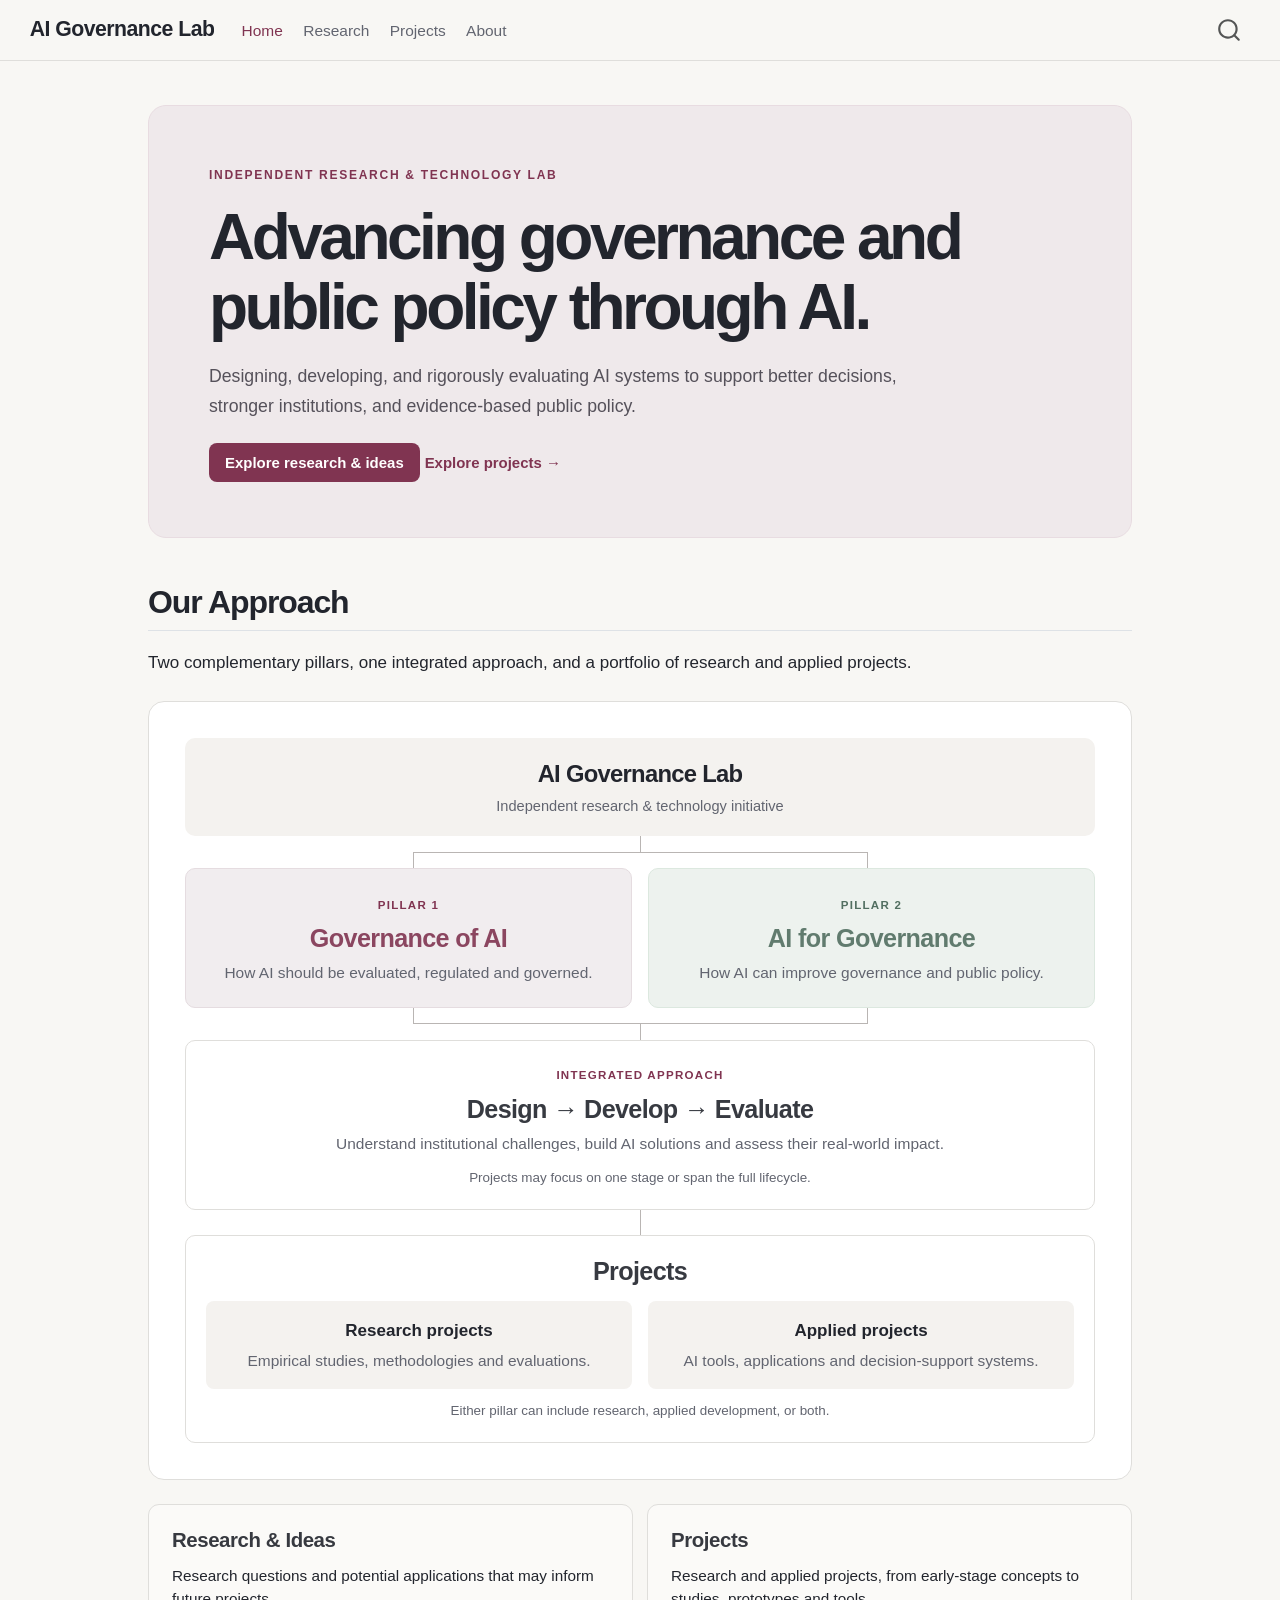
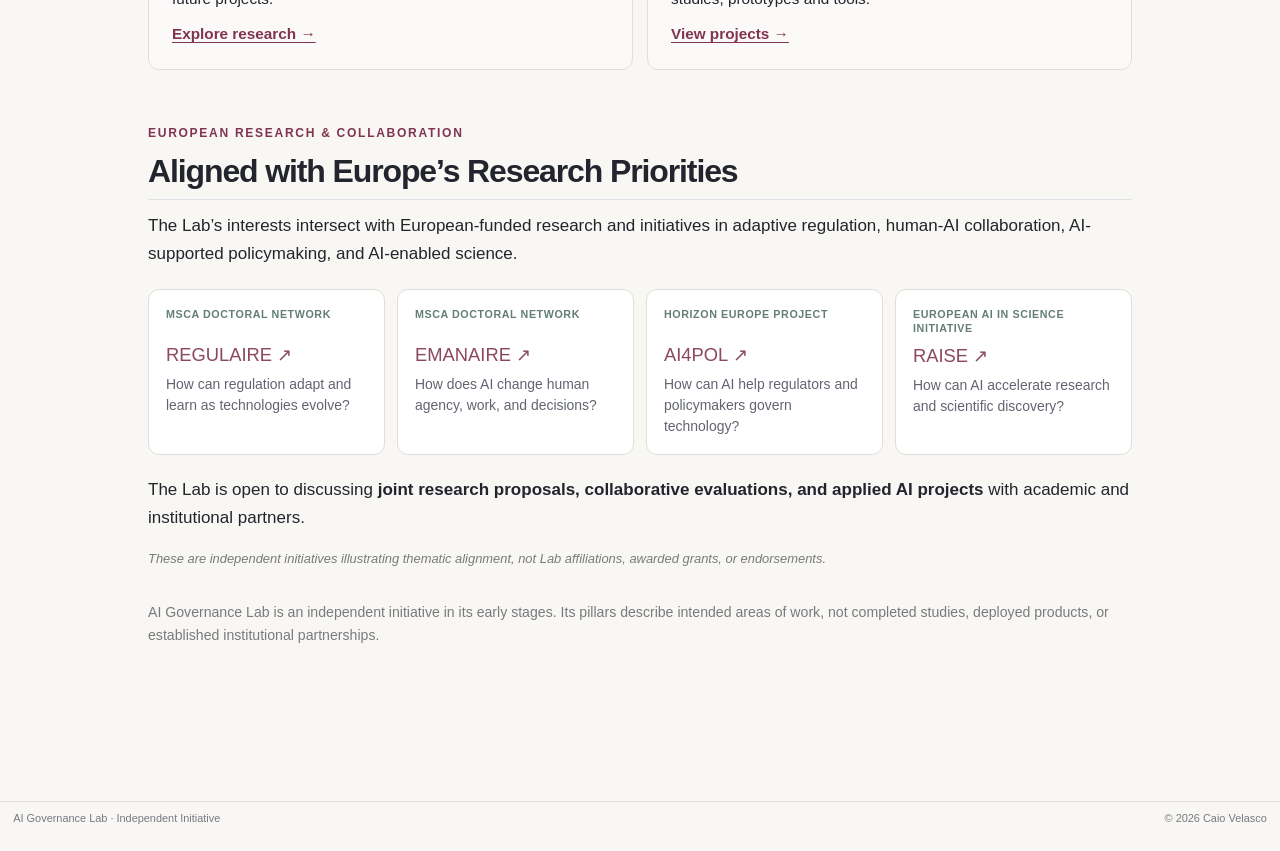
==== commit 65845c58: "Built site for gh-pages" ====
--- a/index.html
+++ b/index.html
@@ -147,87 +147,36 @@
 <h1>Advancing governance and public policy through AI.</h1>
 <p>Designing, developing, and rigorously evaluating AI systems to support better decisions, stronger institutions, and evidence-based public policy.</p>
 <div class="hero-links">
-<p><a class="hero-primary" href="./research.html">Explore research &amp; ideas</a> <a class="hero-secondary" href="./about.html">About the Lab →</a></p>
+<p><a class="hero-primary" href="./research.html">Explore research &amp; ideas</a> <a class="hero-secondary" href="./projects.html">Explore projects →</a></p>
 </div>
 </section>
 </div>
 <p><br></p>
-<section id="two-complementary-pillars" class="level2">
-<h2 data-anchor-id="two-complementary-pillars">Two Complementary Pillars</h2>
-<p>We explore <strong>both</strong> how AI should be governed <strong>and</strong> how AI can improve governance.</p>
-<div class="research-grid pillar-grid">
-<div class="research-card pillar-card">
-<div class="focus-tag">
-GOVERNANCE OF AI
-</div>
-<p><strong>How can we ensure AI systems are effective, safe, accountable, and beneficial?</strong></p>
-<p>Research, risk and impact assessment, evidence-based evaluation, and institutional oversight.</p>
-</div>
-<div class="research-card pillar-card">
-<div class="focus-tag focus-tag-sage">
-AI FOR GOVERNANCE
-</div>
-<p><strong>How can we design AI systems that improve institutional decisions and public services?</strong></p>
-<p>Human-AI decision support, applied AI systems, GovTech, RegTech, and policy tools.</p>
-</div>
-</div>
-<div class="integrated-approach">
-<div class="eyebrow">
-ONE INTEGRATED APPROACH
-</div>
-<section id="design-develop-evaluate" class="level3">
-<h3 data-anchor-id="design-develop-evaluate">Design → Develop → Evaluate</h3>
-<p>The two pillars can work together throughout a project’s lifecycle: from understanding institutional challenges and developing AI solutions to evaluating their real-world impact. <strong>Projects may cover the full lifecycle or focus on individual stages.</strong> Governance and empirical evidence inform the process from the beginning.</p>
-</section>
-</div>
-<div class="lifecycle-grid">
-<div class="lifecycle-step">
-<div class="step-number">
-01
-</div>
-<section id="design" class="level3">
-<h3 data-anchor-id="design">Design</h3>
-<p>Understand decisions, user needs, potential benefits, and risks.</p>
-</section>
-</div>
-<div class="lifecycle-step">
-<div class="step-number">
-02
-</div>
-<section id="develop" class="level3">
-<h3 data-anchor-id="develop">Develop</h3>
-<p>Build and integrate AI-enabled tools with human oversight.</p>
-</section>
-</div>
-<div class="lifecycle-step">
-<div class="step-number">
-03
-</div>
-<section id="evaluate" class="level3">
-<h3 data-anchor-id="evaluate">Evaluate</h3>
-<p>Examine effectiveness, fairness, uncertainty, and real-world impact.</p>
-</section>
-</div>
-</div>
-<div class="projects-cta">
-<div class="eyebrow">
-EXPLORE THE LAB
-</div>
-<section id="research-projects" class="level2">
-<h2 data-anchor-id="research-projects">Research &amp; Projects</h2>
-<p>Explore the questions we want to investigate and the concepts we have already started developing. Both extend across the Lab’s two pillars.</p>
-<div class="work-grid">
+<section id="our-approach" class="level2">
+<h2 data-anchor-id="our-approach">Our Approach</h2>
+<p>Two complementary pillars, one integrated approach, and a portfolio of research and applied projects.</p>
+<section class="lab-framework" aria-label="AI Governance Lab framework">
+  <div class="framework-root"><strong>AI Governance Lab</strong><span>Independent research &amp; technology initiative</span></div>
+  <div class="framework-fork" aria-hidden="true"><i></i></div>
+  <div class="framework-pair">
+    <div class="framework-pillar framework-plum"><small>PILLAR 1</small><h3>Governance of AI</h3><p>How AI should be evaluated, regulated and governed.</p></div>
+    <div class="framework-pillar framework-sage"><small>PILLAR 2</small><h3>AI for Governance</h3><p>How AI can improve governance and public policy.</p></div>
+  </div>
+  <div class="framework-join" aria-hidden="true"><i></i></div>
+  <div class="framework-process"><small>INTEGRATED APPROACH</small><h3>Design → Develop → Evaluate</h3><p>Understand institutional challenges, build AI solutions and assess their real-world impact.</p><p class="framework-note">Projects may focus on one stage or span the full lifecycle.</p></div>
+  <div class="framework-stem" aria-hidden="true"></div>
+  <div class="framework-projects"><h3>Projects</h3><div class="framework-pair"><div class="framework-type"><strong>Research projects</strong><p>Empirical studies, methodologies and evaluations.</p></div><div class="framework-type"><strong>Applied projects</strong><p>AI tools, applications and decision-support systems.</p></div></div><p class="framework-note">Either pillar can include research, applied development, or both.</p></div>
+</section>
+<div class="work-grid framework-links">
 <section id="research-ideas" class="level3 work-card">
 <h3 data-anchor-id="research-ideas">Research &amp; Ideas</h3>
-<p>Research questions, potential AI applications, and real-world use cases in governance and public policy.</p>
+<p>Research questions and potential applications that may inform future projects.</p>
 <p><a href="./research.html">Explore research →</a></p>
 </section>
-<section id="projects-prototypes" class="level3 work-card">
-<h3 data-anchor-id="projects-prototypes">Projects &amp; Prototypes</h3>
-<p>Early-stage research concepts and AI tools, including the Lab’s two existing prototypes.</p>
+<section id="projects" class="level3 work-card">
+<h3 data-anchor-id="projects">Projects</h3>
+<p>Research and applied projects, from early-stage concepts to studies, prototypes and tools.</p>
 <p><a href="./projects.html">View projects →</a></p>
-</section>
-</div>
 </section>
 </div>
 <div class="europe-section">
@@ -354,7 +303,7 @@
     }
       var localhostRegex = new RegExp(/^(?:http|https):\/\/localhost\:?[0-9]*\//);
       var mailtoRegex = new RegExp(/^mailto:/);
-        var filterRegex = new RegExp("https:\/\/caiocvelasco\.github\.io\/ai-governance-lab\/");
+        var filterRegex = new RegExp("https:\/\/aigovernancelab\.org");
       var isInternal = (href) => {
           return filterRegex.test(href) || localhostRegex.test(href) || mailtoRegex.test(href);
       }
--- a/styles.css
+++ b/styles.css
@@ -272,3 +272,37 @@
   font-weight: 600;
   line-height: 1.4;
 }
+
+/* Project metadata: consistent with the two pillar colors. */
+.featured-project .project-tags { margin: 12px 0 8px; }
+.project-tags span.pillar-tag-sage { background: #edf2ee; border-color: #dce8df; color: #526f61; }
+.featured-project:not(.research-idea-card) .application-tags span { background: #f4f3f1; border-color: var(--line); color: var(--muted); }
+
+/* Homepage: unified visual framework. */
+.lab-framework { border: 1px solid var(--line); background: var(--white); border-radius: 16px; padding: clamp(18px, 4vw, 36px); margin: 24px 0; text-align: center; }
+.lab-framework h3 { margin: 7px 0 8px; font-size: clamp(1.13rem, 2.4vw, 1.48rem); letter-spacing: -.025em; }
+.lab-framework p { margin: 0; color: var(--muted); font-size: .91rem; line-height: 1.55; }
+.lab-framework small { font-size: .68rem; font-weight: 750; letter-spacing: .11em; }
+.framework-root { padding: 18px; border-radius: 10px; background: #f4f2ef; display: flex; flex-direction: column; gap: 4px; }
+.framework-root strong { font-size: 1.4rem; letter-spacing: -.03em; }
+.framework-root span { font-size: .86rem; color: var(--muted); }
+.framework-pair { display: grid; grid-template-columns: repeat(2,minmax(0,1fr)); gap: 16px; }
+.framework-pillar { padding: 22px 16px; border-radius: 10px; border: 1px solid; }
+.framework-plum { background: #f1edef; border-color: #e5dce0; color: var(--plum); }
+.framework-sage { background: #edf2ee; border-color: #dce8df; color: #526f61; }
+.framework-pillar h3 { color: inherit; }
+.framework-fork, .framework-join { position: relative; height: 32px; color: #b9b5b3; }
+.framework-fork::before, .framework-join::after { content: ''; position: absolute; left: 50%; height: 16px; border-left: 1px solid currentColor; }
+.framework-fork::before { top: 0; } .framework-join::after { bottom: 0; }
+.framework-fork i, .framework-join i { position: absolute; left: 25%; right: 25%; height: 16px; border: 1px solid currentColor; }
+.framework-fork i { bottom: 0; border-bottom: 0; } .framework-join i { top: 0; border-top: 0; }
+.framework-process, .framework-projects { border: 1px solid var(--line); border-radius: 10px; padding: 20px; }
+.framework-process small { color: var(--plum); }
+.lab-framework .framework-note { font-size: .79rem; margin-top: 12px; }
+.framework-stem { height: 25px; width: 1px; background: #b9b5b3; margin: auto; }
+.framework-projects > h3 { margin: 0 0 15px; }
+.framework-type { background: #f4f2ef; padding: 17px 12px; border-radius: 8px; }
+.framework-type strong { display: block; margin-bottom: 5px; }
+.framework-links { margin-top: 20px; }
+.framework-links a { color: var(--plum); font-weight: 650; }
+@media(max-width: 540px) { .framework-pair { grid-template-columns: 1fr; gap: 10px; } .framework-fork i, .framework-join i { display: none; } .framework-fork::before, .framework-join::after { height: 32px; } .framework-process, .framework-projects { padding: 15px; } }
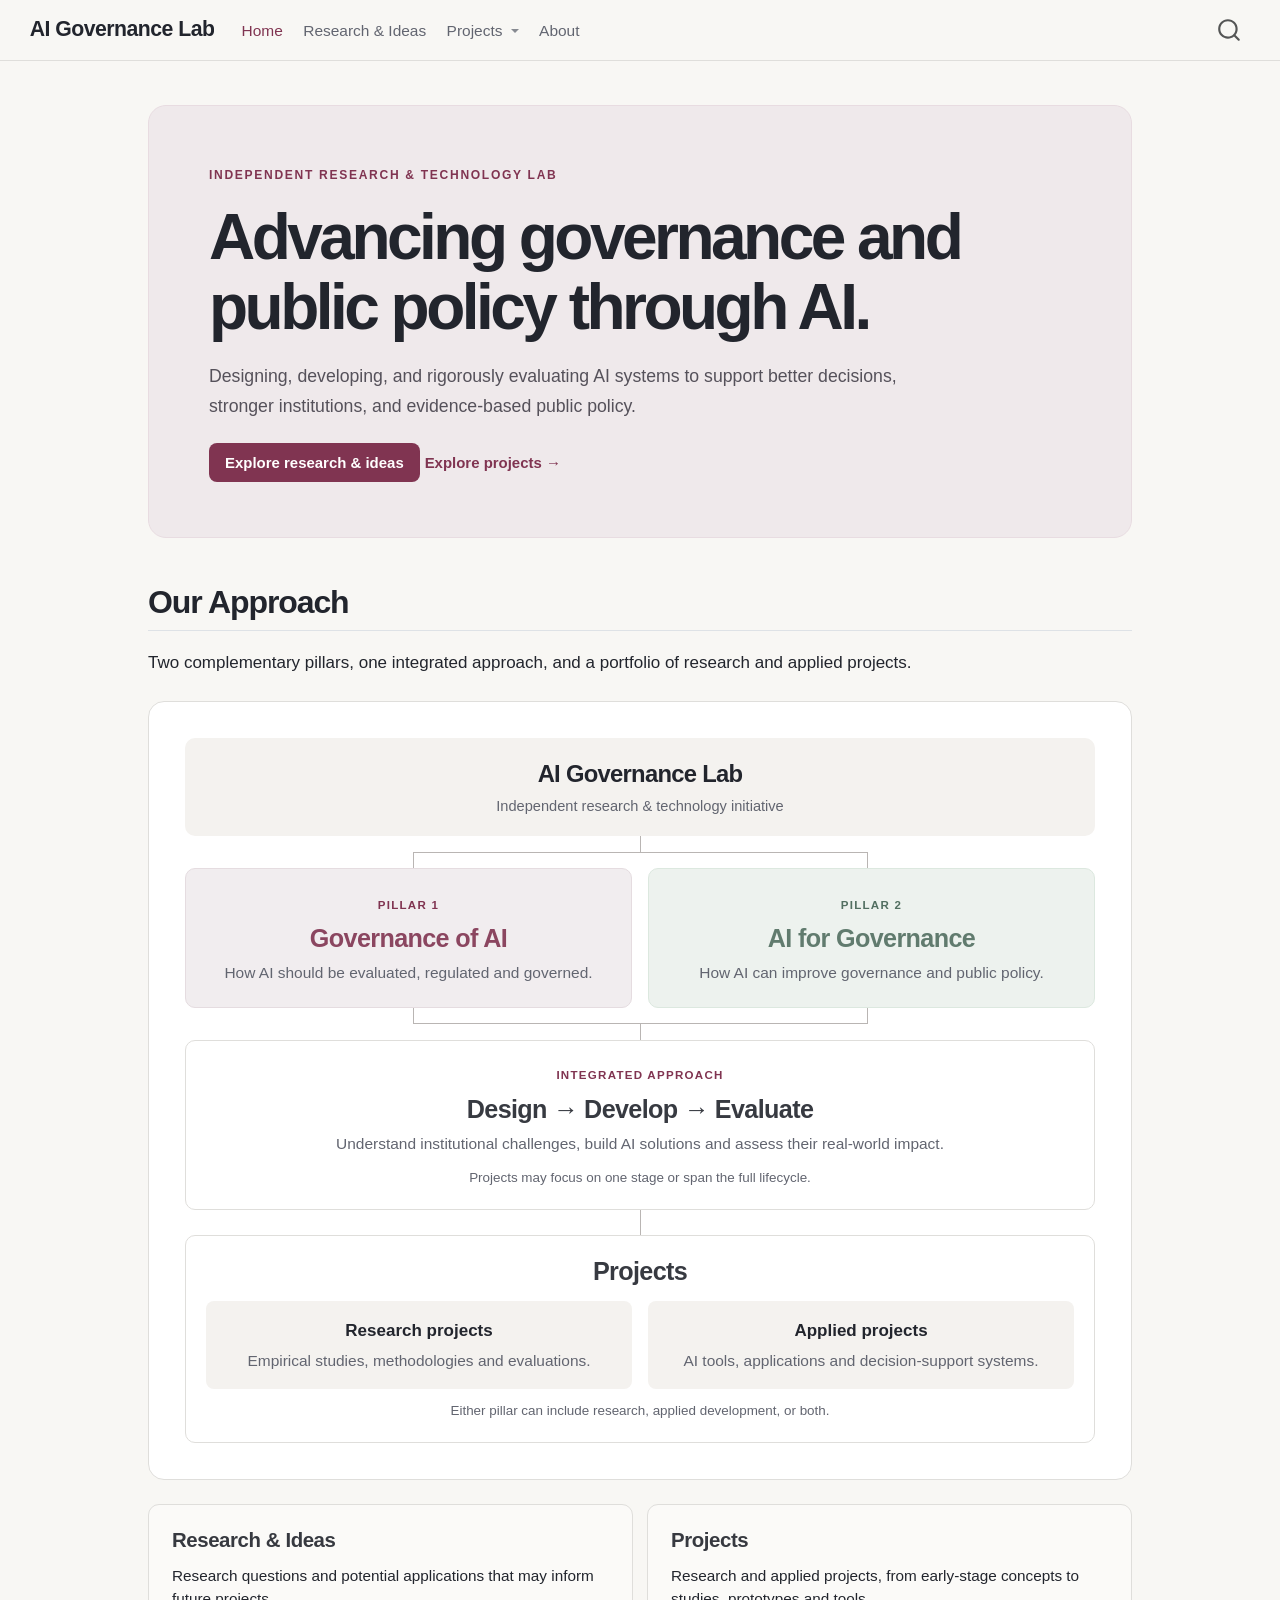
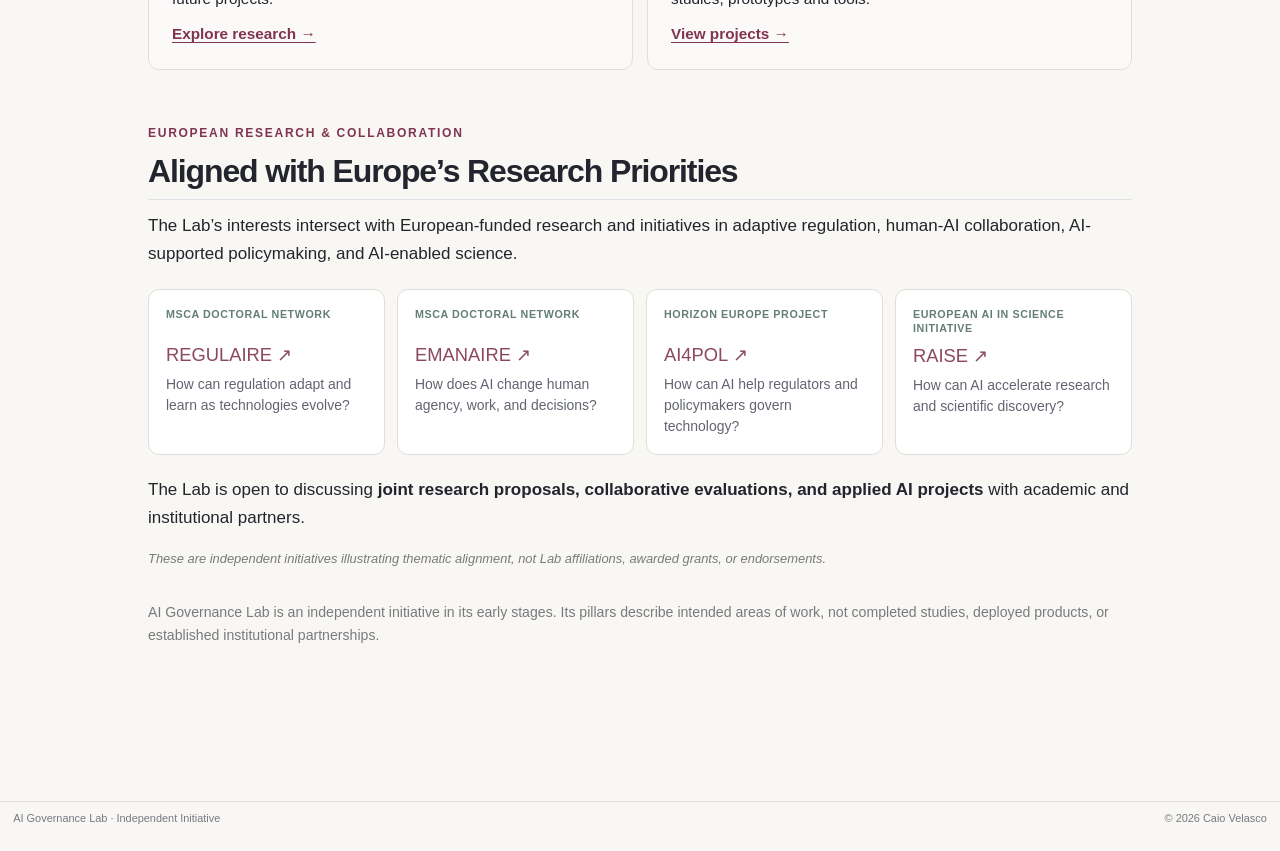
==== commit 1f12d95f: "Built site for gh-pages" ====
--- a/index.html
+++ b/index.html
@@ -95,12 +95,27 @@
   </li>  
   <li class="nav-item">
     <a class="nav-link" href="./research.html"> 
-<span class="menu-text">Research</span></a>
+<span class="menu-text">Research &amp; Ideas</span></a>
   </li>  
-  <li class="nav-item">
-    <a class="nav-link" href="./projects.html"> 
-<span class="menu-text">Projects</span></a>
+  <li class="nav-item dropdown ">
+    <a class="nav-link dropdown-toggle" href="#" id="nav-menu-projects" role="link" data-bs-toggle="dropdown" aria-expanded="false">
+ <span class="menu-text">Projects</span>
+    </a>
+    <ul class="dropdown-menu" aria-labelledby="nav-menu-projects">    
+        <li>
+    <a class="dropdown-item" href="./projects.html">
+ <span class="dropdown-text">All projects</span></a>
   </li>  
+        <li>
+    <a class="dropdown-item" href="./projects/ai-claims-to-evidence/index.html">
+ <span class="dropdown-text">From AI Claims to Evidence</span></a>
+  </li>  
+        <li>
+    <a class="dropdown-item" href="./projects/impact-self-assessment/index.html">
+ <span class="dropdown-text">AI Impact Self-Assessment</span></a>
+  </li>  
+    </ul>
+  </li>
   <li class="nav-item">
     <a class="nav-link" href="./about.html"> 
 <span class="menu-text">About</span></a>
